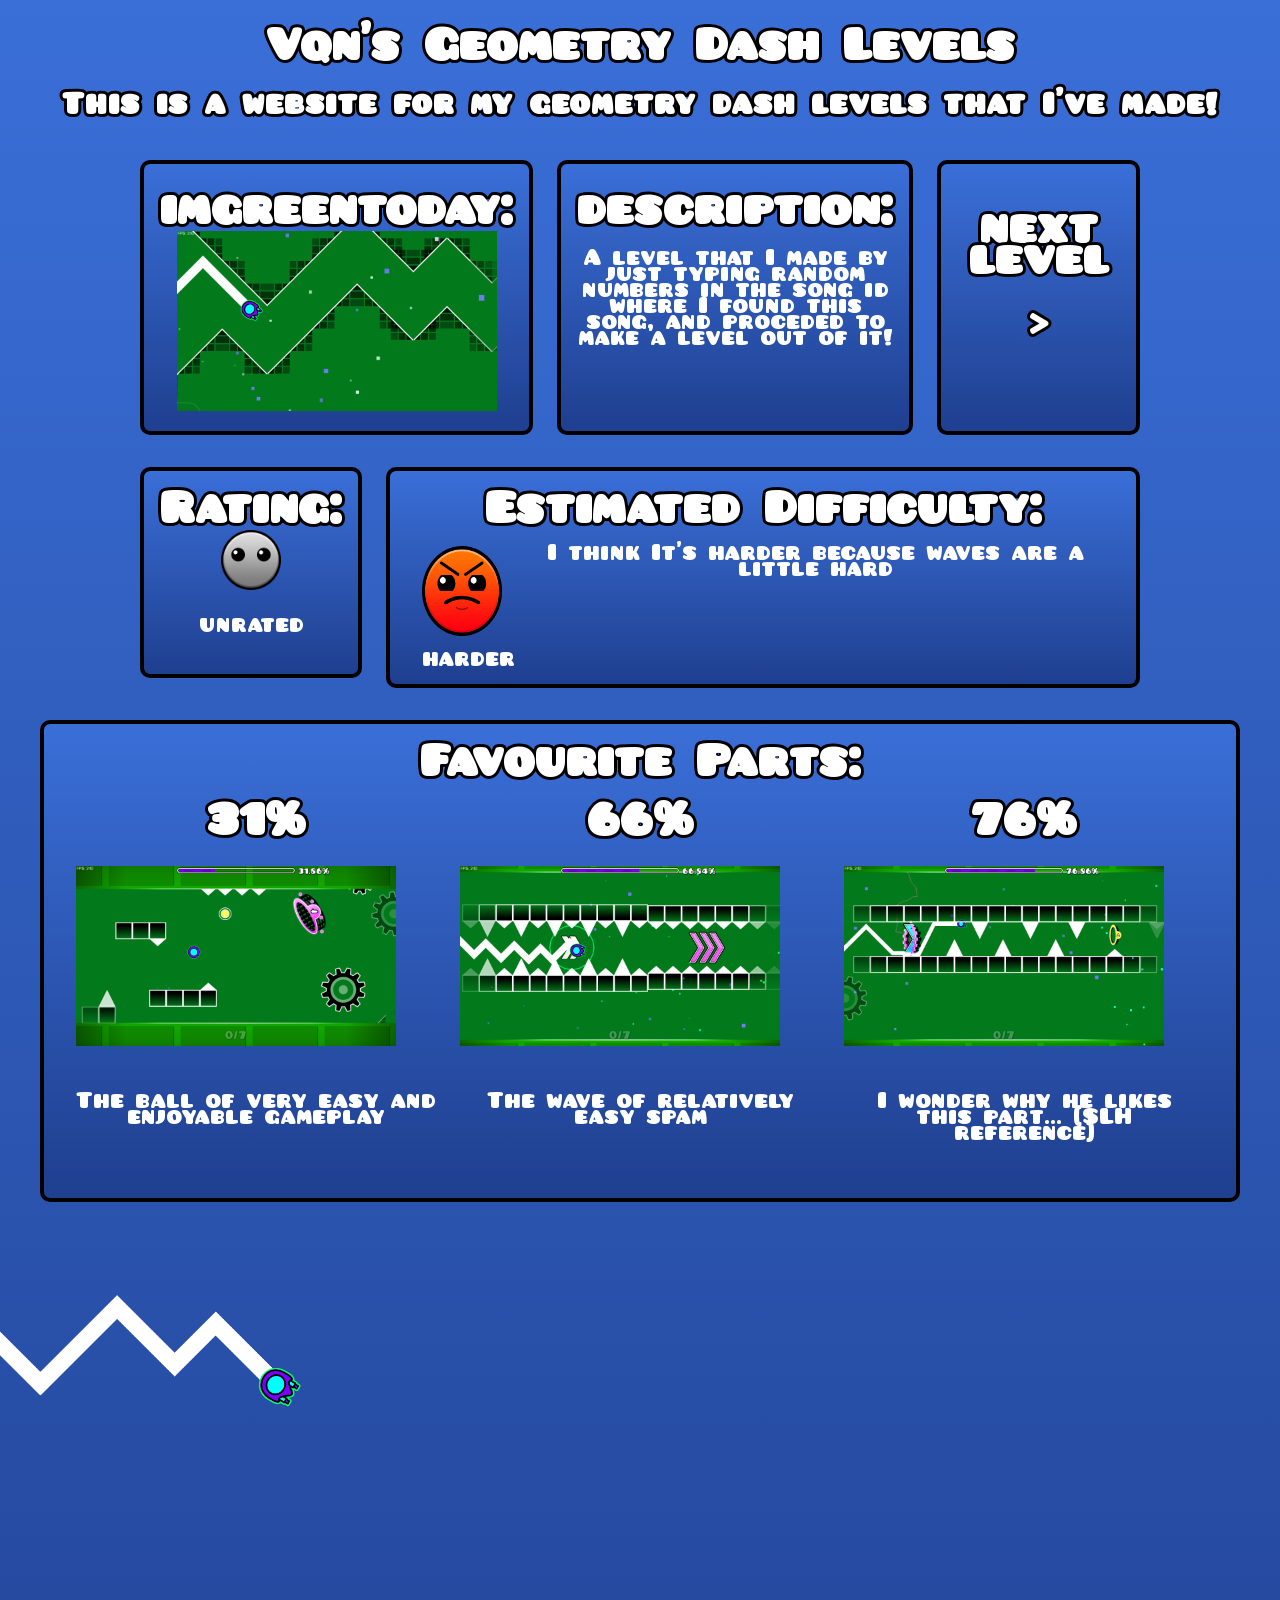
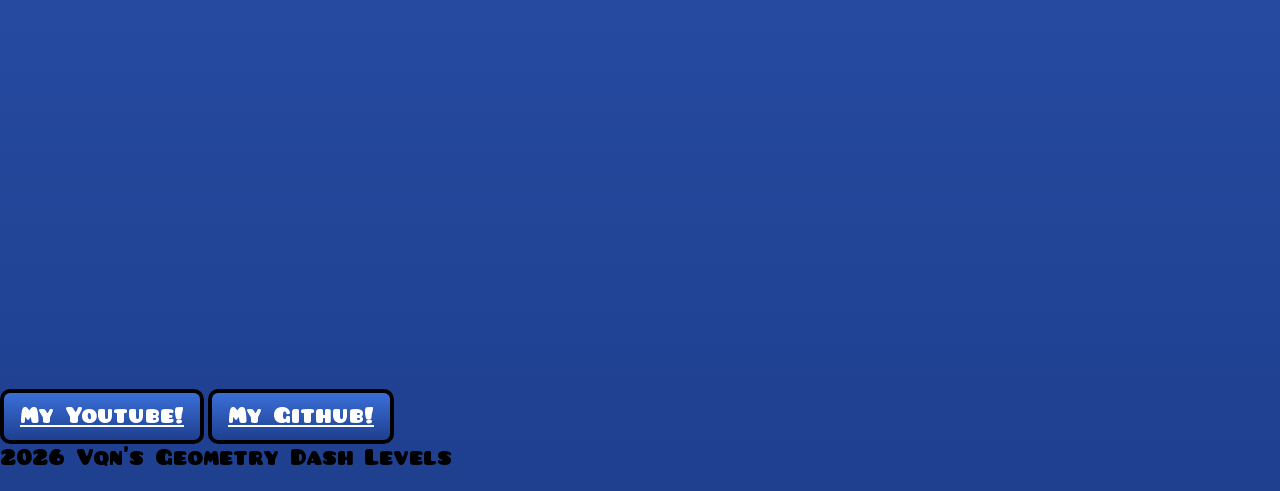
==== index.html @ f0d930bd "first commit" ====
<!DOCTYPE html>
<html lang="en">
<head>
  <meta charset="UTF-8">
  <meta name="viewport" content="width=device-width, initial-scale=1.0">
  <title>Vqn's Geometry Dash Levels</title>
  <link rel="stylesheet" href="style.css">
  <link rel="icon" type="images/png" href="images/icon.png">
</head>
<body>
  <header>
    <div>
      <h1>Vqn's Geometry Dash Levels</h1>
      <h2>This is a website for my geometry dash levels that I've made!</h2>
    </div>
  </header>


  <main>

    <div class="grid">
      <div class="box">
        <h3 class="imgTitle">imgreentoday:</h3> 
        <img src="images/imgreentodayPrev.png">
      </div>

      <div class="box">
        <h3 class="imgTitle">description:</h3>
        <p>A level that I made by just typing random numbers in the song id where I found this song, and proceded to make a level out of it!</p>
      </div>
      
      <button class="box" id ="nextLevelButton">
        <h3>next level</h3>
        <p class="arrow">&gt;</p>
      </button>
    </div>

    <div class = "ratingRow">
      <div class="ratingBox">
          <h3>Rating:</h3>
          <img class ="rating" src="images/unrated.png">
          <p>unrated</p>
      </div>

      <div class="estimatedDiffBox">
          <h3>Estimated Difficulty:</h3>
          <div class="estDifRow">
            <img class="estimatedDifficulty" src="images/harder.png">
            <p>I think It's harder because waves are a little hard</p>
          </div>
          <p class="estRatingHeader">harder</p>
      </div>
    </div>

    <div class="largeGrid">
      <div class="largeBox">
        <h3>Favourite Parts:</h3>
          <div class="innerGrid">
            <h3>31%</h3>
            <h3>66%</h3>
            <h3>76%</h3>
            <img class="favPartImg1" src="images/imgreentoday31.png">
            <img class="favPartImg2" src="images/imgreentoday66.png">
            <img class="favPartImg3" src="images/imgreentoday76.png">
            <p>The ball of very easy and enjoyable gameplay</p>
            <p>The wave of relatively easy spam</p>
            <p>I wonder why he likes this part... &lbrack;SLH reference&rbrack;</p>
          </div>
      </div>
    </div>
  </main>

  <footer>
    <img class= "randomWaveTrailImg" src="images/waveTrailRandom.png">
    <div class="footer"></div>
      <a class= "box" href="https://www.youtube.com/@vqn7395" target="_blank">My Youtube!</a>
      <a class="box" href="https://github.com/MikeMission" target="_blank">My Github!</a>
      <p>2026 Vqn's Geometry Dash Levels</p>
    </div>
  </footer>

  <script src="script.js"></script>
</body>
</html>
---- style.css ----
body{
    margin: 0px;
    min-height: 100vh;
    /* background: url("images/imgreentodayPrev.png") no-repeat center center fixed; */
    background: linear-gradient(#3a6fd8, #1f3f8f);
    /* background-color: #00BFFF; */
    background-size: cover;
}

@font-face{
    font-family: "Pusab";
    src: url("fonts/Pusab/Pusab.woff2") format("woff2");
    font-display: swap;
}

h1,h2,h3, .title{
    font-family: "Pusab", sans-serif;
    color: #FFFFFF;
    -webkit-text-stroke: 6px black;
    paint-order: stroke fill;
    letter-spacing: 1px;
}

h1{
    text-align: center;
    white-space:nowrap;
    font-size: clamp(1.2rem, 5vw, 3rem);
}
h2{
    text-align: center;
    white-space:nowrap;
    font-size: clamp(1.1rem, 4vw, 2rem);
}
h3 {
    margin-top: 0.5rem;
    margin-bottom: 0.25rem;
    font-size: clamp(1.2rem, 5vw, 3rem);
}

a,p {
    font-family: "Pusab", sans-serif;
    white-space:pre-line;
    font-size: clamp(1rem, 4vw, 1.5rem);
}

img {
    width: 25vw;
    max-width: 600px;
    height:auto;
}



.imgTitle {
  text-align: center;
  margin-top: 1rem;
}

.favPartImg1 , .favPartImg2, .favPartImg3{
    width: 25vw;
    max-width: 600px;
    height:auto;
}

.randomWaveTrailImg {
    width: 50vw;
    max-width: 600px;
    height:auto;
    margin-left: 0;
}

.box {
  background: linear-gradient(#3a6fd8, #1f3f8f);
  border: 4px solid black;
  border-radius: 10px;
  padding: 1rem;
  color: white;
  width: auto;
  max-width: 800px;
  text-align:center;
}

button.box {
  font: inherit;       /* buttons ignore your font by default */
  cursor: pointer;
  width: 100%;         /* optional: buttons shrink to fit their content otherwise */
  cursor: pointer;
  transition: transform 0.1s, filter 0.1s;
}

button.box:hover {
    filter: brightness(1.15);
}


.largeBox{
  background: linear-gradient(#3a6fd8, #1f3f8f);
  border: 4px solid black;
  border-radius: 10px;
  padding: 1rem;
  color: white;
  width: auto;
  max-width: 1200px;
  text-align:center;
}

.ratingRow{
    display: flex;
    align-items: flex-start;
    gap: 1.5rem;
    max-width: 1000px;
    margin: 0 auto;
    padding: 1rem;
    max-height: auto;
}

.estDifRow{
    display: flex;
    align-items: flex-start;
    gap: 1.5rem;
    max-width: 1000px;
    margin: 0 auto;
    padding: 1rem;
}

.ratingBox {
  background: linear-gradient(#3a6fd8, #1f3f8f);
  border: 4px solid black;
  border-radius: 10px;
  padding: 1rem;
  color: white;
  width: auto;
  max-width: 200px;
  text-align:center;
  flex: 1;
  gap: 1.5rem;                           /* space between boxes */
}

.estimatedDiffBox{
  background: linear-gradient(#3a6fd8, #1f3f8f);
  border: 4px solid black;
  border-radius: 10px;
  padding: 1rem;
  color: white;
  width: auto;
  max-width: 50rw;
  text-align:center;
  margin: 0;
  flex: 0 0 50rw;
  gap: 1.5rem;                           /* space between boxes */
}

.grid {
  display: grid;
  grid-template-columns: repeat(3, 1fr); /* 3 equal columns */
  gap: 1.5rem;                           /* space between boxes */
  max-width: 1000px;
  margin: 0 auto;                        /* centers the whole grid */
  padding: 1rem;
}

.largeGrid {
  display: grid;
  gap: 1.5rem;                           /* space between boxes */
  max-width: 1200px;
  margin: 0 auto;                        /* centers the whole grid */
  padding: 1rem;
}

.innerGrid {
  display: grid;
  grid-template-columns: repeat(3, 1fr); /* 3 equal columns */
  gap: 1.5rem;                           /* space between boxes */
  max-width: 1200px;
  margin: 0 auto;                        /* centers the whole grid */
  padding: 1rem;
}

.footer {
  display: flex;
  justify-content: center; /* horizontal */
  align-items: center;     /* vertical */
  min-height: 50vh;       /* gives the parent height to center within */
  width: auto;
  max-width: 100px;
}

.arrow{
    text-align: center;
    margin-top: 2rem;
    font-size: clamp(1.2rem, 5vw, 3rem);
    color: #FFFFFF;
    -webkit-text-stroke: 6px black;
    paint-order: stroke fill;
}

.rating{
    width: 60px;
    max-width: 10rem;
    height: auto;
    flex-shrink: 0;
}

.estimatedDifficulty{
    width: 5rem;
    max-width: 10rem;
    min-height: 10vh;
}

.estRatingHeader {
    text-align: left;
    margin: 0 0 0 1rem;
}

.estDifRow p{
    margin: 0;
}
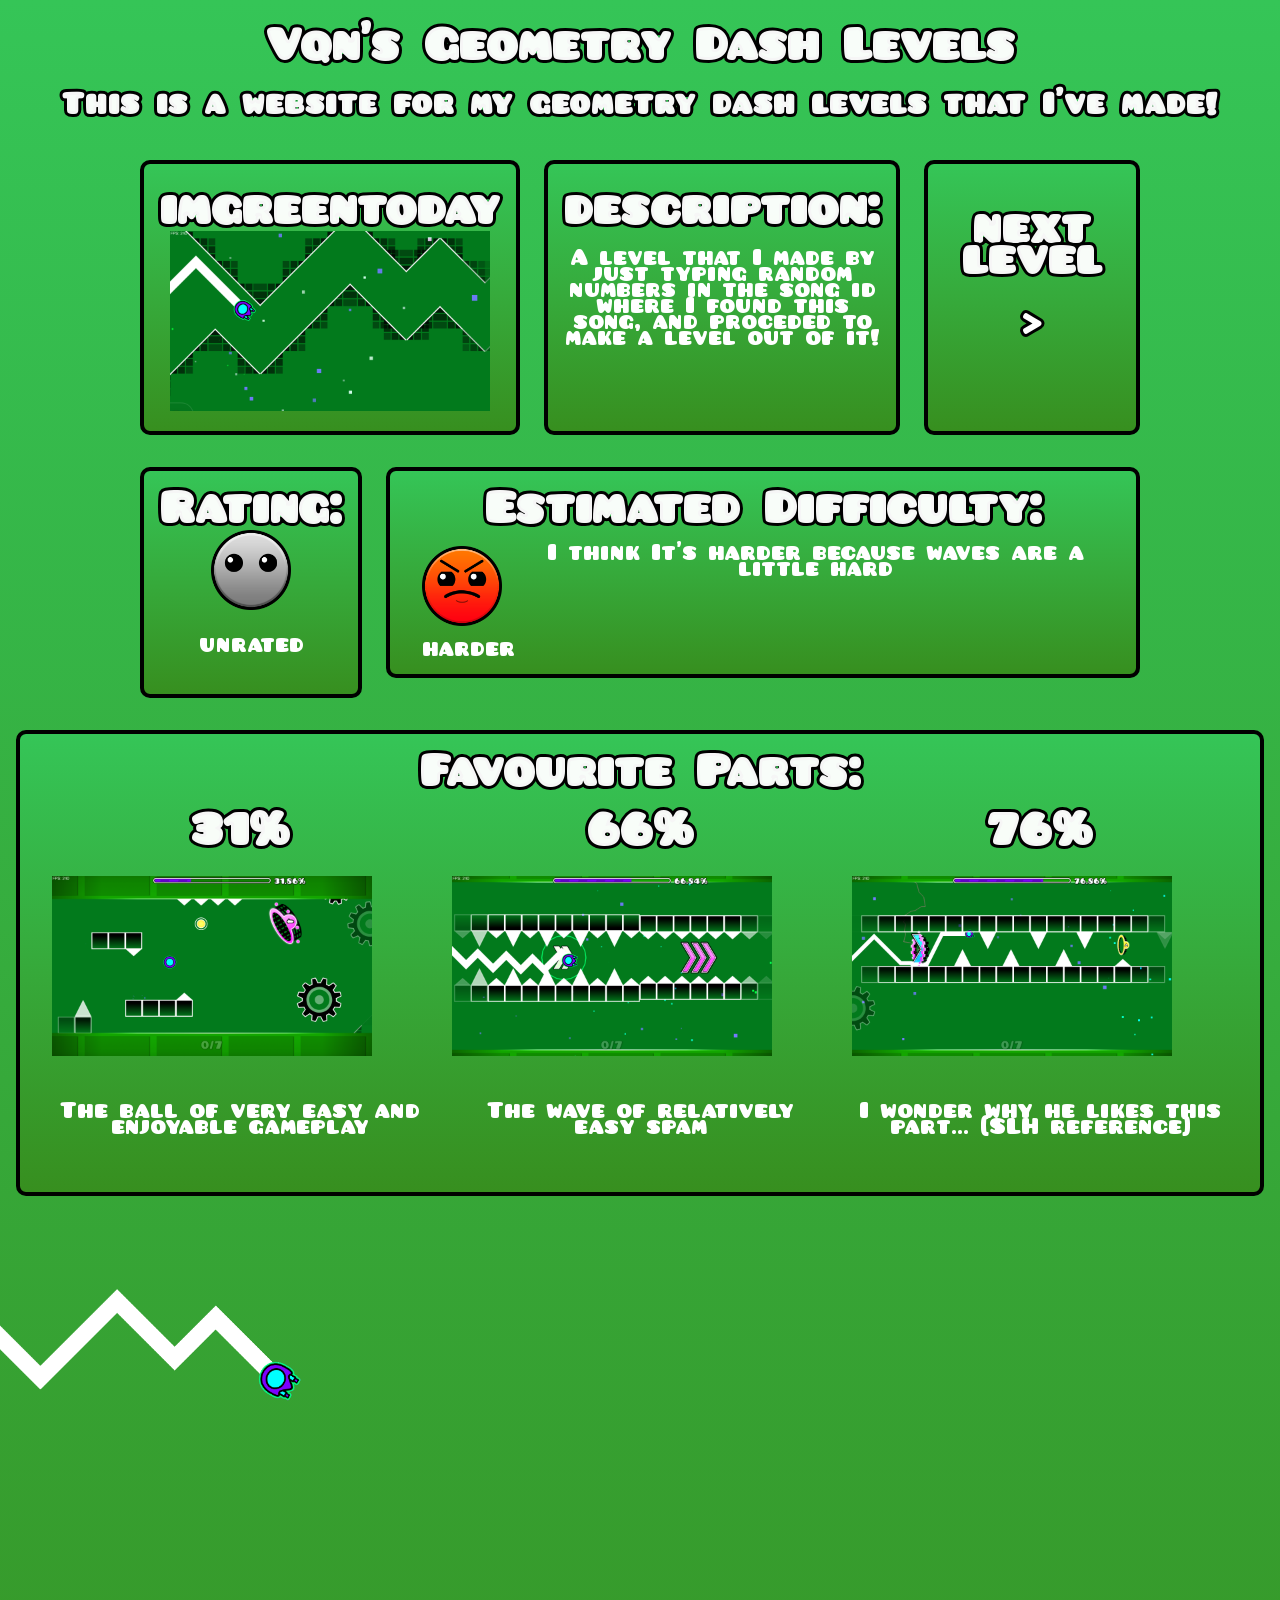
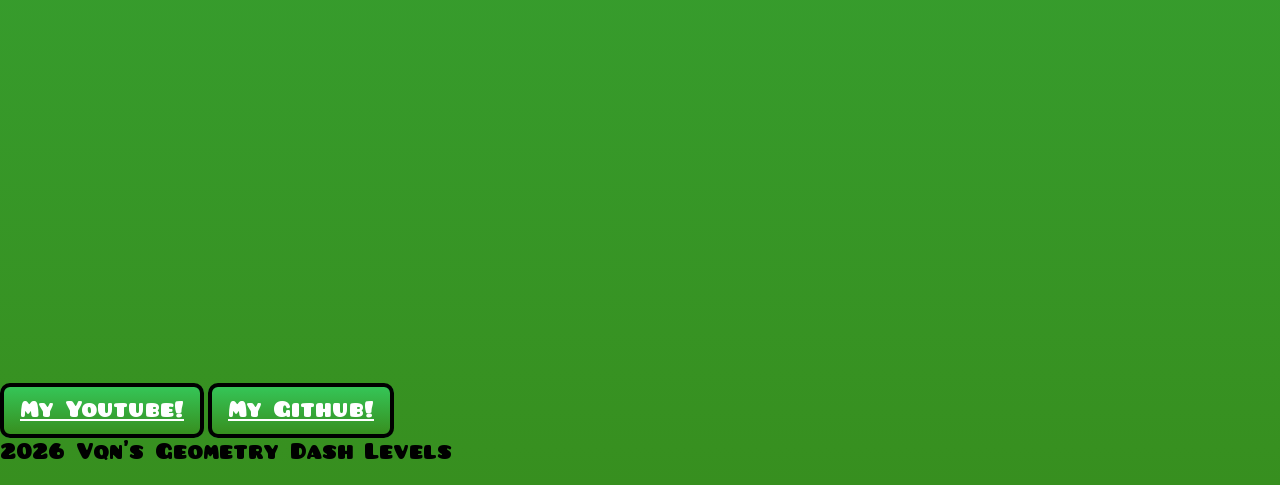
==== commit 353da413: "major commit added: - all the other levels - when you click the next level button it cycles through " ====
--- a/index.html
+++ b/index.html
@@ -17,16 +17,15 @@
 
 
   <main>
-
     <div class="grid">
       <div class="box">
-        <h3 class="imgTitle">imgreentoday:</h3> 
-        <img src="images/imgreentodayPrev.png">
+        <h3 class="imgTitle" id="levelName">imgreentoday</h3> 
+        <img src="images/imgreentodayPrev.png" id="levelPrevImg">
       </div>
 
       <div class="box">
         <h3 class="imgTitle">description:</h3>
-        <p>A level that I made by just typing random numbers in the song id where I found this song, and proceded to make a level out of it!</p>
+        <p id="levelDescription">A level that I made by just typing random numbers in the song id where I found this song, and proceded to make a level out of it!</p>
       </div>
       
       <button class="box" id ="nextLevelButton">
@@ -39,14 +38,14 @@
       <div class="ratingBox">
           <h3>Rating:</h3>
           <img class ="rating" src="images/unrated.png">
-          <p>unrated</p>
+          <p id="actualRatingLabel">unrated</p>
       </div>
 
       <div class="estimatedDiffBox">
           <h3>Estimated Difficulty:</h3>
           <div class="estDifRow">
             <img class="estimatedDifficulty" src="images/harder.png">
-            <p>I think It's harder because waves are a little hard</p>
+            <p id="estimatedDifficultyDescription">I think It's harder because waves are a little hard</p>
           </div>
           <p class="estRatingHeader">harder</p>
       </div>
@@ -56,15 +55,15 @@
       <div class="largeBox">
         <h3>Favourite Parts:</h3>
           <div class="innerGrid">
-            <h3>31%</h3>
-            <h3>66%</h3>
-            <h3>76%</h3>
+            <h3 id="favPart1Percentage">31%</h3>
+            <h3 id="favPart2Percentage">66%</h3>
+            <h3 id="favPart3Percentage">76%</h3>
             <img class="favPartImg1" src="images/imgreentoday31.png">
             <img class="favPartImg2" src="images/imgreentoday66.png">
             <img class="favPartImg3" src="images/imgreentoday76.png">
-            <p>The ball of very easy and enjoyable gameplay</p>
-            <p>The wave of relatively easy spam</p>
-            <p>I wonder why he likes this part... &lbrack;SLH reference&rbrack;</p>
+            <p id="favPart1Desc">The ball of very easy and enjoyable gameplay</p>
+            <p id="favPart2Desc">The wave of relatively easy spam</p>
+            <p id="favPart3Desc">I wonder why he likes this part... &lbrack;SLH reference&rbrack;</p>
           </div>
       </div>
     </div>
--- a/style.css
+++ b/style.css
@@ -1,8 +1,9 @@
 body{
-    margin: 0px;
+    margin: 0rem;
     min-height: 100vh;
     /* background: url("images/imgreentodayPrev.png") no-repeat center center fixed; */
-    background: linear-gradient(#3a6fd8, #1f3f8f);
+    background: linear-gradient(#35c557, #378f1f);
+    transition: #000000 0.5s;
     /* background-color: #00BFFF; */
     background-size: cover;
 }
@@ -15,10 +16,10 @@
 
 h1,h2,h3, .title{
     font-family: "Pusab", sans-serif;
-    color: #FFFFFF;
-    -webkit-text-stroke: 6px black;
+    color: #fffffff6;
+    -webkit-text-stroke: 0.375rem black;
     paint-order: stroke fill;
-    letter-spacing: 1px;
+    letter-spacing: 0.0625rem;
 }
 
 h1{
@@ -45,7 +46,7 @@
 
 img {
     width: 25vw;
-    max-width: 600px;
+    max-width: 37.5rem;
     height:auto;
 }
 
@@ -58,25 +59,25 @@
 
 .favPartImg1 , .favPartImg2, .favPartImg3{
     width: 25vw;
-    max-width: 600px;
+    max-width: 37.5rem;
     height:auto;
 }
 
 .randomWaveTrailImg {
     width: 50vw;
-    max-width: 600px;
+    max-width: 37.5rem;
     height:auto;
     margin-left: 0;
 }
 
 .box {
-  background: linear-gradient(#3a6fd8, #1f3f8f);
-  border: 4px solid black;
-  border-radius: 10px;
-  padding: 1rem;
-  color: white;
-  width: auto;
-  max-width: 800px;
+  background: linear-gradient(#35c557, #378f1f);
+  border: 0.25rem solid black;
+  border-radius: 0.625rem;
+  padding: 1rem;
+  color: white;
+  width: auto;
+  max-width: 50rem;
   text-align:center;
 }
 
@@ -94,21 +95,22 @@
 
 
 .largeBox{
-  background: linear-gradient(#3a6fd8, #1f3f8f);
-  border: 4px solid black;
-  border-radius: 10px;
-  padding: 1rem;
-  color: white;
-  width: auto;
-  max-width: 1200px;
-  text-align:center;
+  background: linear-gradient(#35c557, #378f1f);
+  border: 0.25rem solid black;
+  border-radius: 0.625rem;
+  padding: 1rem;
+  color: white;
+  width: auto;
+  max-width: 95rem;
+  text-align:center;
+  margin: 0 auto;
 }
 
 .ratingRow{
     display: flex;
     align-items: flex-start;
     gap: 1.5rem;
-    max-width: 1000px;
+    max-width: 62.5rem;
     margin: 0 auto;
     padding: 1rem;
     max-height: auto;
@@ -118,28 +120,28 @@
     display: flex;
     align-items: flex-start;
     gap: 1.5rem;
-    max-width: 1000px;
+    max-width: 62.5rem;
     margin: 0 auto;
     padding: 1rem;
 }
 
 .ratingBox {
-  background: linear-gradient(#3a6fd8, #1f3f8f);
-  border: 4px solid black;
-  border-radius: 10px;
-  padding: 1rem;
-  color: white;
-  width: auto;
-  max-width: 200px;
+  background: linear-gradient(#35c557, #378f1f);
+  border: 0.25rem solid black;
+  border-radius: 0.625rem;
+  padding: 1rem;
+  color: white;
+  width: auto;
+  max-width: 12.5rem;
   text-align:center;
   flex: 1;
   gap: 1.5rem;                           /* space between boxes */
 }
 
 .estimatedDiffBox{
-  background: linear-gradient(#3a6fd8, #1f3f8f);
-  border: 4px solid black;
-  border-radius: 10px;
+  background: linear-gradient(#35c557, #378f1f);
+  border: 0.25rem solid black;
+  border-radius: 0.625rem;
   padding: 1rem;
   color: white;
   width: auto;
@@ -154,7 +156,7 @@
   display: grid;
   grid-template-columns: repeat(3, 1fr); /* 3 equal columns */
   gap: 1.5rem;                           /* space between boxes */
-  max-width: 1000px;
+  max-width: 62.5rem;
   margin: 0 auto;                        /* centers the whole grid */
   padding: 1rem;
 }
@@ -162,7 +164,7 @@
 .largeGrid {
   display: grid;
   gap: 1.5rem;                           /* space between boxes */
-  max-width: 1200px;
+  max-width: 95rem;
   margin: 0 auto;                        /* centers the whole grid */
   padding: 1rem;
 }
@@ -171,7 +173,7 @@
   display: grid;
   grid-template-columns: repeat(3, 1fr); /* 3 equal columns */
   gap: 1.5rem;                           /* space between boxes */
-  max-width: 1200px;
+  max-width: 95rem;
   margin: 0 auto;                        /* centers the whole grid */
   padding: 1rem;
 }
@@ -182,7 +184,7 @@
   align-items: center;     /* vertical */
   min-height: 50vh;       /* gives the parent height to center within */
   width: auto;
-  max-width: 100px;
+  max-width: 6.25rem;
 }
 
 .arrow{
@@ -190,21 +192,21 @@
     margin-top: 2rem;
     font-size: clamp(1.2rem, 5vw, 3rem);
     color: #FFFFFF;
-    -webkit-text-stroke: 6px black;
+    -webkit-text-stroke: 0.375rem black;
     paint-order: stroke fill;
 }
 
 .rating{
-    width: 60px;
-    max-width: 10rem;
-    height: auto;
+    width: 5rem;
+    max-width: 5rem;
+    min-height: 5rem;
     flex-shrink: 0;
 }
 
 .estimatedDifficulty{
     width: 5rem;
-    max-width: 10rem;
-    min-height: 10vh;
+    max-width: 5rem;
+    min-height: 5rem;
 }
 
 .estRatingHeader {
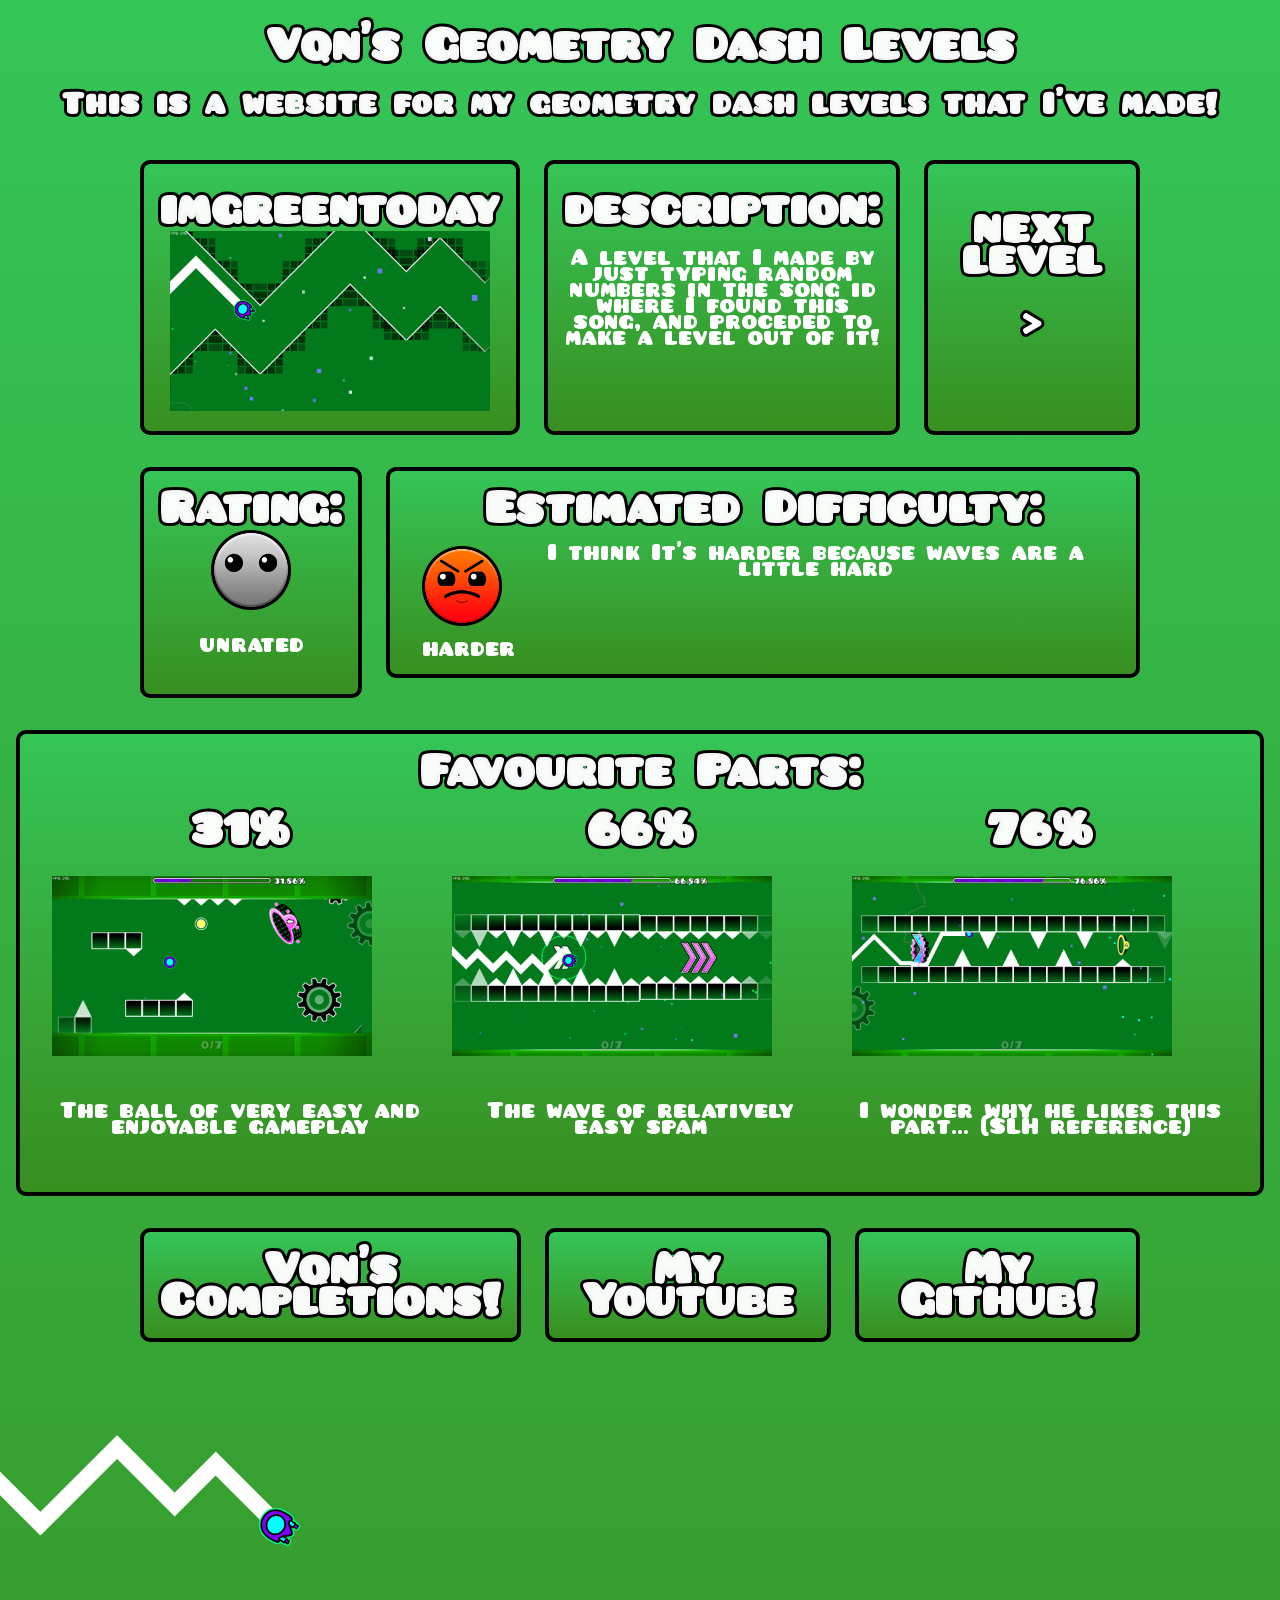
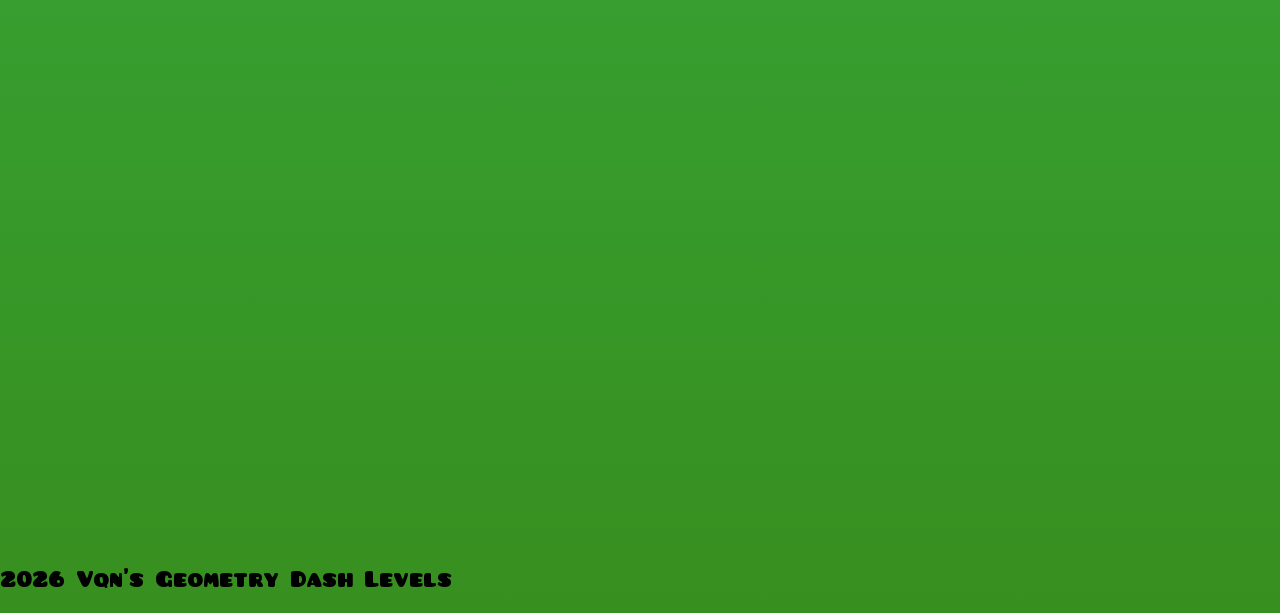
==== commit 9cbfa9a8: "added completions and planning backend folder I want to implement AREDL tracking for my completions." ====
--- a/index.html
+++ b/index.html
@@ -67,13 +67,24 @@
           </div>
       </div>
     </div>
+
+    <div class = "grid">
+      <button class="box" id ="vqncompletionspagebutton">
+        <h3>Vqn's Completions!</h3>
+      </button>
+      <button class= "box" id="youtubeButton">
+        <h3>My Youtube</h3>
+      </button>
+      <button class="box" id = "gitHubButton">
+        <h3>My Github!</h3>
+      </button>
+    </div>
+
   </main>
 
   <footer>
     <img class= "randomWaveTrailImg" src="images/waveTrailRandom.png">
     <div class="footer"></div>
-      <a class= "box" href="https://www.youtube.com/@vqn7395" target="_blank">My Youtube!</a>
-      <a class="box" href="https://github.com/MikeMission" target="_blank">My Github!</a>
       <p>2026 Vqn's Geometry Dash Levels</p>
     </div>
   </footer>
--- a/style.css
+++ b/style.css
@@ -216,6 +216,4 @@
 
 .estDifRow p{
     margin: 0;
-}
-
-
+}
